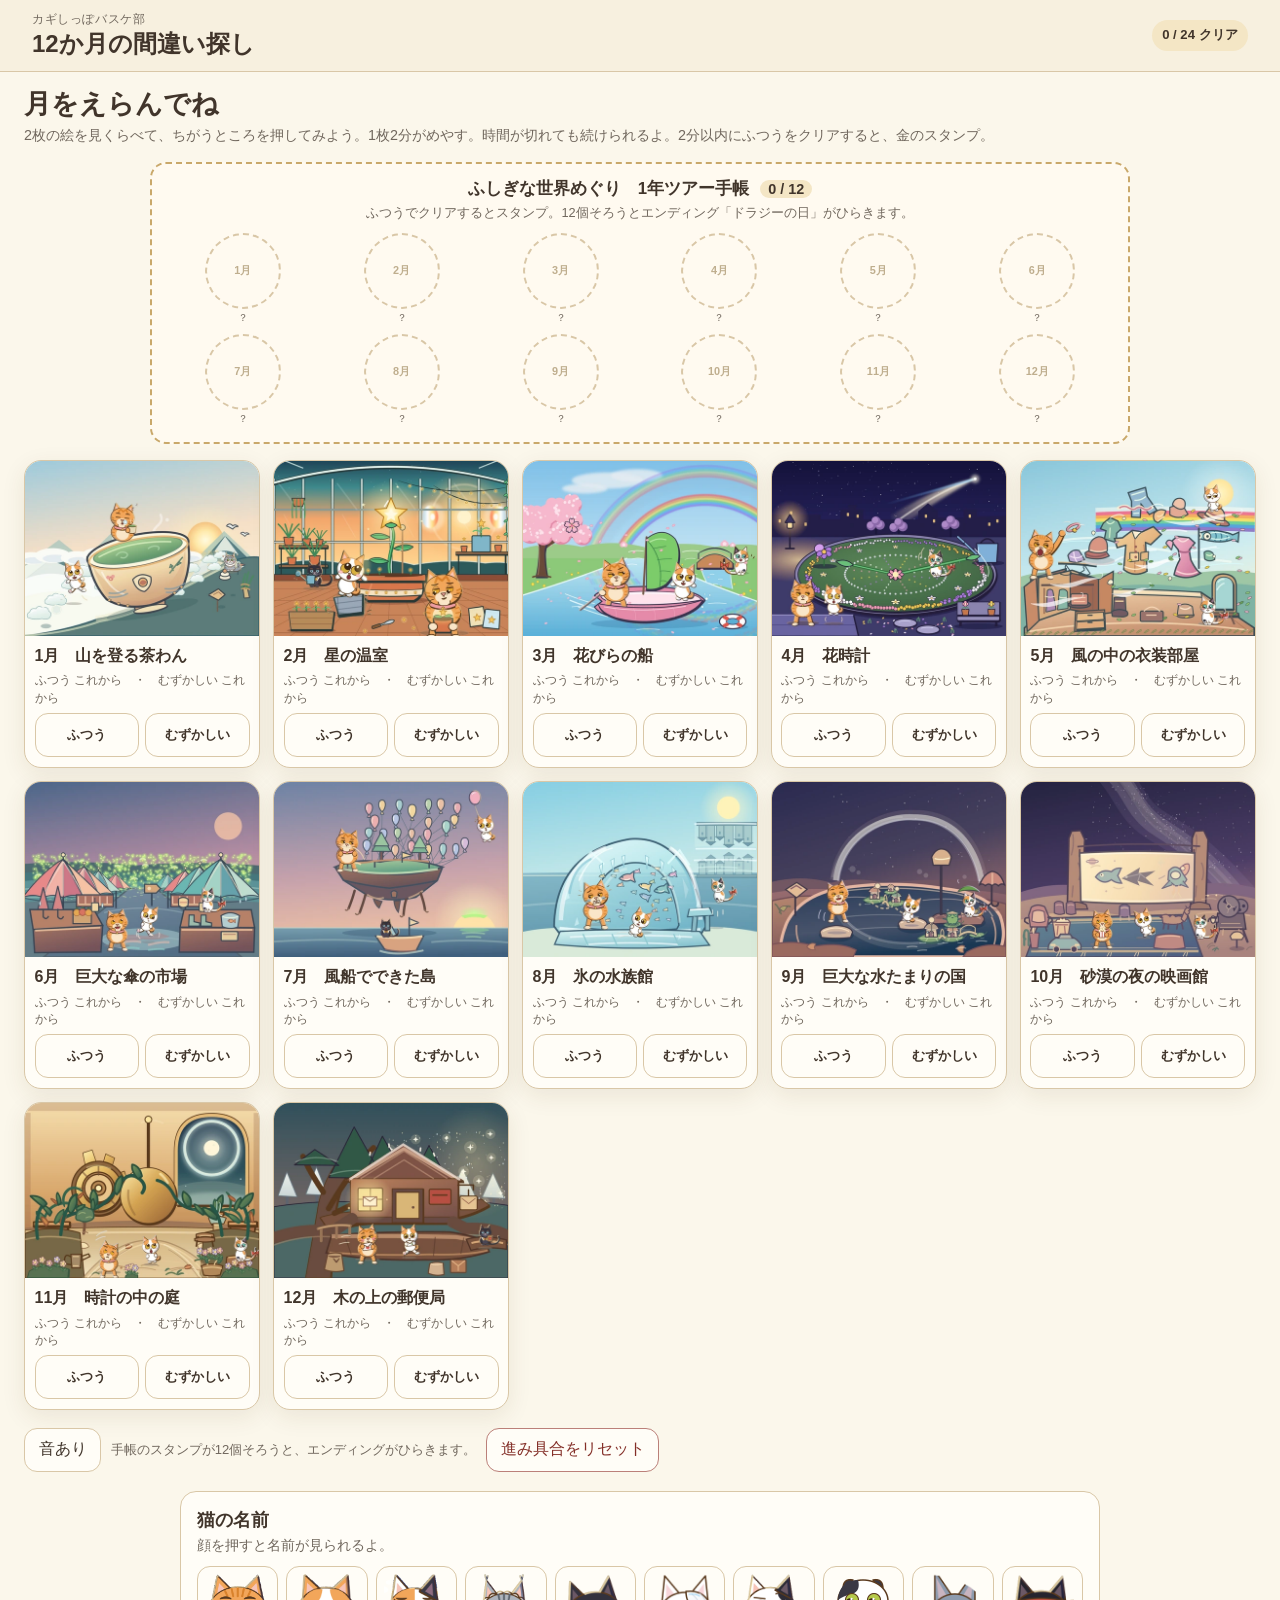
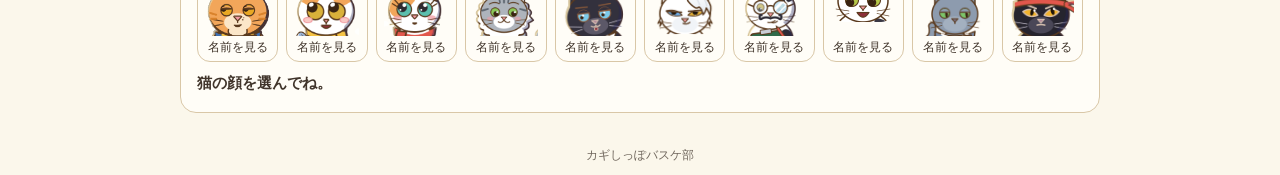
==== machigai/index.html @ 8760aa28 "間違い探し：スマホの形（2枚を上下いっぱい・2倍の虫めがね） Co-Authored-By: Claude Opus 5.5 <noreply@anthropic.com>" ====
<!doctype html>
<html lang="ja">
<head>
  <meta charset="utf-8">
  <meta name="viewport" content="width=device-width, initial-scale=1, viewport-fit=cover">
  <meta name="theme-color" content="#f7f0df">
  <title>カギしっぽバスケ部｜間違い探し</title>
  <link rel="stylesheet" href="style.css?v=202610311704">
</head>
<body>
  <div id="app" class="app-shell">
    <header class="site-header">
      <div>
        <p class="brand">カギしっぽバスケ部</p>
        <h1>12か月の間違い探し</h1>
      </div>
      <div id="overall-progress" class="overall-progress" aria-live="polite"></div>
    </header>
    <main id="main" tabindex="-1"></main>
    <footer class="site-footer">カギしっぽバスケ部</footer>
  </div>
  <div id="toast" class="toast" role="status" aria-live="polite"></div>
  <script src="data.js?v=202610311704"></script>
  <script src="gohoubi.js?v=202610311704"></script>
  <script src="corn.js?v=202610311704"></script>
  <script src="app.js?v=202610311704"></script>
  <script src="koukai.js?v=202610311704"></script>
</body>
</html>
---- machigai/style.css ----
:root {
  --paper: #fbf7eb;
  --cream: #fffdf7;
  --ink: #41352b;
  --muted: #70675d;
  --gold: #bd8b36;
  --gold-soft: #f4e6c5;
  --blue: #297c9f;
  --line: #d9c7a7;
  --good: #286c4d;
  --shadow: 0 7px 24px rgba(73, 51, 27, .09);
}
* { box-sizing: border-box; }
html { -webkit-text-size-adjust: 100%; }
/* 10/30 夜 BJ さんの iPad：絵の外のダブルタップで Safari のページごと拡大が起き、右がはみ出した → ダブルタップの拡大だけ止める（2本指の拡大は残る） */
html, body { touch-action: manipulation; }
/* 10/30 夜 BJ さんの iPad（横・Safari）：遊ぶ画面の右（時間・「次へ」・右の絵）が切れ、横のスクロールバーが出た。
   右はしのチップがはねる（scale）と少しはみ出し、iPad の Safari はそのぶん ページの幅を広げてしまう → 横には はみ出させない */
html { overflow-x: hidden; }
body { overflow-x: clip; max-width: 100%; }   /* body は hidden にすると 上の ボタンの 列（sticky）が 止まらなくなる */
main.play-view, .play-top, .play-dock, .picture-grid { max-width: 100%; overflow-x: clip; }
.play-top .count, .play-timer { transform-origin: center; }
body { margin: 0; background: var(--paper); color: var(--ink); font-family: -apple-system, BlinkMacSystemFont, "Hiragino Kaku Gothic ProN", "Yu Gothic", sans-serif; }
button, select { font: inherit; }
button { min-height: 44px; border: 1.5px solid var(--line); border-radius: 13px; color: var(--ink); background: var(--cream); padding: .55rem .85rem; cursor: pointer; touch-action: manipulation; }
button:hover { border-color: var(--gold); background: #fff9ec; }
button:active { transform: scale(.985); }
button:focus-visible, .picture-stage:focus-visible { outline: 3px solid var(--blue); outline-offset: 3px; }
button[disabled] { opacity: .48; cursor: default; }
.primary { color: #fff; background: #826022; border-color: #826022; font-weight: 700; }
.primary:hover { color: #fff; background: #694a16; }
.quiet { background: transparent; }
.danger { border-color: #bb8079; color: #842f28; }
.app-shell { min-height: 100dvh; display: flex; flex-direction: column; }
.site-header { padding: .7rem clamp(.8rem, 2.5vw, 2rem); display: flex; align-items: center; justify-content: space-between; gap: .5rem 1rem; border-bottom: 1px solid var(--line); background: #f7f0df; }
.site-header h1 { margin: .05rem 0; font-size: clamp(1.1rem, 2vw, 1.5rem); line-height: 1.25; }
.brand { margin: 0; color: var(--muted); font-size: .78rem; letter-spacing: .05em; }
.overall-progress { flex: 0 0 auto; font-size: .82rem; font-weight: 700; padding: .4rem .65rem; border-radius: 999px; background: var(--gold-soft); white-space: nowrap; }
main { flex: 1; width: 100%; max-width: 1600px; margin: 0 auto; padding: .8rem clamp(.7rem, 2vw, 1.5rem) 1.4rem; }
.site-footer { text-align: center; padding: .7rem; color: var(--muted); font-size: .75rem; }
.intro { display: flex; align-items: end; justify-content: space-between; flex-wrap: wrap; gap: .7rem; margin-bottom: .8rem; }
.intro h2, .play-heading h2 { margin: .1rem 0; font-size: clamp(1.15rem, 2.2vw, 1.7rem); }
.intro p { margin: .25rem 0; color: var(--muted); font-size: .9rem; }
.month-grid { display: grid; grid-template-columns: repeat(auto-fill, minmax(min(100%, 210px), 1fr)); gap: .8rem; }
.month-card { min-width: 0; border: 1px solid var(--line); border-radius: 17px; overflow: hidden; box-shadow: var(--shadow); background: var(--cream); }
.month-card img { display: block; width: 100%; aspect-ratio: 4 / 3; object-fit: cover; background: #eee8da; }
.month-card-body { padding: .6rem; }
.month-card h3 { margin: 0 0 .35rem; font-size: 1rem; }
.month-card .status { min-height: 2.2em; color: var(--muted); font-size: .77rem; line-height: 1.4; }
.month-card .actions { display: grid; grid-template-columns: 1fr 1fr; gap: .35rem; margin-top: .4rem; }
.month-card button { width: 100%; padding-inline: .25rem; font-size: .82rem; font-weight: 700; }
.month-card button.done { color: var(--good); border-color: #9ec7ad; background: #f0f8f2; }
.home-bottom { margin-top: 1.1rem; display: flex; gap: .6rem; flex-wrap: wrap; align-items: center; }
.home-bottom .explain { color: var(--muted); font-size: .82rem; }
.play-top { display: grid; grid-template-columns: minmax(0, 1fr) auto auto; align-items: center; gap: 2px 4px; margin-bottom: 2px; }
.play-heading { min-width: 0; }
.zoom-reset { min-height: 44px; padding: 2px 5px; border-radius: 7px; font-size: 12px; white-space: nowrap; }
.play-heading h2 { font-size: 1rem; line-height: 1.2; margin: 0; }
.play-heading .sub { font-size: .7rem; line-height: 1.2; color: var(--muted); }
.play-top .count { min-width: 4.8rem; text-align: center; background: var(--gold-soft); border-radius: 999px; padding: 4px 6px; font-size: .8rem; font-weight: 700; font-variant-numeric: tabular-nums; }
.play-dock { position: sticky; top: 0; z-index: 9; padding: 2px 0; margin: 0 0 2px; background: var(--paper); border-bottom: 1px solid var(--line); }
.play-toolbar { display: grid; grid-template-columns: repeat(6, minmax(0, 1fr)); gap: 2px; margin: 0 0 2px; }
.play-toolbar button { width: 100%; min-height: 44px; padding: 2px; border-radius: 7px; white-space: nowrap; font-size: clamp(.75rem, 1.3vw, .9rem); }
.play-toolbar button.active { color: #fff; background: var(--blue); border-color: var(--blue); }
.hint-line { min-height: 2.2rem; display: flex; align-items: center; padding: .3rem .65rem; color: #5c512f; background: #fff9e8; border: 1px solid #ecdab0; border-radius: 11px; font-size: .9rem; margin-bottom: .6rem; }
.play-dock .hint-line { height: 36px; min-height: 36px; line-height: 16px; padding: 1px 4px; border-radius: 5px; font-size: .75rem; margin-bottom: 0; }
.hint-line[hidden] { display: none; }
.picture-grid { display: grid; grid-template-columns: minmax(0, 1fr); gap: 2px; align-items: start; }
.picture-panel { min-width: 0; padding: 0; border: 0; border-radius: 0; background: transparent; }
.picture-panel h3 { height: 18px; line-height: 16px; padding: 1px 0; margin: 0; text-align: center; font-size: 12px; font-weight: 500; white-space: nowrap; }
.picture-stage { position: relative; display: block; width: 100%; aspect-ratio: 4 / 3; line-height: 0; border-radius: 0; overflow: hidden; cursor: crosshair; touch-action: pan-y; background: #f3ecdd; }
.picture-content { position: absolute; inset: 0; transform-origin: 0 0; }
.picture-stage img { width: 100%; height: 100%; object-fit: contain; display: block; user-select: none; -webkit-user-drag: none; }
.picture-loading, .picture-error { display: none; position: absolute; inset: 0; z-index: 3; align-items: center; justify-content: center; gap: .65rem; line-height: 1.5; padding: 1rem; text-align: center; color: var(--muted); background: #f3ecdd; }
.picture-stage.loading .picture-loading, .picture-stage.failed .picture-error { display: flex; }
.picture-stage.failed .picture-error { flex-direction: column; color: #842f28; }
.picture-stage.failed { cursor: default; }
.marker-layer { position: absolute; inset: 0; pointer-events: none; }
.marker { position: absolute; width: 36px; height: 36px; min-width: 36px; min-height: 36px; transform: translate(-50%, -50%); border: 4px solid #e94954; border-radius: 50%; box-shadow: 0 0 0 2px white, 0 0 7px #802334; background: rgba(255,255,255,.05); animation: marker-pop .22s ease-out; }
.marker.answer { border-color: #a78447; box-shadow: 0 0 0 2px white; animation: none; }
.marker.hint { width: 52px; height: 52px; border-color: #257fbe; box-shadow: 0 0 0 2px white, 0 0 12px #257fbe; animation: hint-pulse 1.4s ease-in-out infinite; }
.wrong-tap { position: absolute; width: 18px; height: 18px; border: 2px solid #7c9ab4; border-radius: 50%; transform: translate(-50%, -50%); animation: wrong-fade .5s ease-out forwards; pointer-events: none; }
.play-note { margin: .65rem .15rem 0; color: var(--muted); font-size: .82rem; }
.character-guide { margin: 1.2rem auto 0; padding: 1rem; max-width: 920px; border: 1px solid var(--line); border-radius: 16px; background: var(--cream); }
.character-guide h2 { margin: 0; font-size: 1.1rem; }
.character-guide p { margin: .3rem 0 .7rem; color: var(--muted); font-size: .86rem; }
.character-list { display: grid; grid-template-columns: repeat(auto-fill, minmax(76px, 1fr)); gap: .5rem; }
.character-list button { min-width: 0; padding: .35rem; display: flex; flex-direction: column; align-items: center; gap: .25rem; font-size: .72rem; }
.character-list img { display: block; width: min(100%, 64px); aspect-ratio: 1; object-fit: contain; }
.character-guide .character-result { min-height: 1.5em; margin: .7rem 0 0; color: var(--ink); font-size: .95rem; font-weight: 700; }
.clear-screen, .ending-screen, .station-screen { max-width: 920px; margin: .8rem auto; border: 1px solid var(--line); border-radius: 22px; background: var(--cream); box-shadow: var(--shadow); padding: clamp(1rem, 3vw, 2rem); text-align: center; }
.clear-screen h2, .ending-screen h2, .station-screen h2 { margin: .2rem 0 .6rem; font-size: clamp(1.4rem, 3vw, 2.1rem); }
.clear-screen p, .ending-screen p, .station-screen p { line-height: 1.6; }
.clear-art { display: flex; justify-content: center; align-items: end; gap: .7rem; margin: 1rem auto; max-width: 650px; }
.clear-art img { width: min(48%, 290px); max-height: 340px; object-fit: contain; }
.next-actions { display: flex; flex-wrap: wrap; justify-content: center; gap: .55rem; margin-top: 1rem; }
.ending-screen video { width: 100%; max-height: min(65dvh, 650px); background: #171923; border-radius: 12px; }
.video-error { min-height: 1.5em; margin: .35rem 0; color: #842f28; font-size: .9rem; }
.station-list { display: grid; grid-template-columns: repeat(auto-fit, minmax(min(100%, 230px), 1fr)); gap: .6rem; text-align: left; margin: 1.1rem 0; }
.station { border: 1px solid var(--line); background: #fff9ec; border-radius: 13px; padding: .8rem; }
.station small { color: var(--muted); }
.station h3 { margin: .15rem 0; }
.station-art { position: relative; width: min(100%, 900px); aspect-ratio: 4 / 3; margin: .8rem auto; overflow: hidden; background: #e9e4da; border-radius: 13px; }
.station-art img { position: absolute; inset: 0; width: 100%; height: 100%; object-fit: fill; user-select: none; -webkit-user-drag: none; }
.toast { position: fixed; left: 50%; bottom: max(14px, env(safe-area-inset-bottom)); transform: translate(-50%, 140%); max-width: min(90vw, 500px); padding: .6rem 1rem; border-radius: 999px; background: #2e513b; color: #fff; text-align: center; font-size: .9rem; pointer-events: none; opacity: 0; transition: transform .2s, opacity .2s; z-index: 20; }
.toast.show { transform: translate(-50%, 0); opacity: 1; }
.confirm-overlay { position: fixed; inset: 0; z-index: 50; display: grid; place-items: center; padding: 1rem; background: rgba(28, 25, 23, .58); }
.confirm-card { width: min(100%, 430px); padding: 1.2rem; border-radius: 17px; background: var(--cream); box-shadow: 0 15px 50px rgba(20, 14, 9, .26); }
.confirm-card h2 { margin: 0 0 .5rem; font-size: 1.25rem; }
.confirm-card p { margin: 0 0 1rem; line-height: 1.5; }
.confirm-actions { display: grid; grid-template-columns: 1fr 1fr; gap: .6rem; }
.confirm-actions button { width: 100%; min-height: 44px; }
.missing { border: 1px solid #d9b092; border-radius: 12px; padding: 1.2rem; background: #fff5ed; }
@keyframes marker-pop { from { transform: translate(-50%, -50%) scale(.2); opacity: .3; } to { transform: translate(-50%, -50%) scale(1); opacity: 1; } }
@keyframes hint-pulse { 50% { box-shadow: 0 0 0 6px rgba(37,127,190,.22), 0 0 12px #257fbe; } }
@keyframes wrong-fade { to { opacity: 0; transform: translate(-50%, -50%) scale(2.1); } }
/* The play view gives each picture almost half the landscape viewport.
   Equal single-line headings keep both image edges exactly aligned. */
main.play-view { max-width: none; padding: 2px 2px 12px; }
.playing .site-header { padding: 3px 6px; gap: 4px; }
.playing .site-header .brand { display: none; }
.playing .site-header h1 { margin: 0; font-size: 14px; line-height: 18px; }
.playing .overall-progress { font-size: 11px; padding: 2px 5px; }
@media (min-width: 700px) and (orientation: landscape) {
  .picture-grid { grid-template-columns: repeat(2, minmax(0, 1fr)); }
  .play-heading { display: flex; align-items: baseline; gap: 6px; }
  .play-heading h2 { font-size: 15px; line-height: 18px; }
  .play-top .count { padding-block: 3px; }
  .play-dock .hint-line { height: 24px; min-height: 24px; }
}
@media (max-width: 680px) {
  .site-header { align-items: flex-start; }
  .overall-progress { margin-top: .08rem; font-size: .72rem; }
  .play-toolbar { grid-template-columns: repeat(3, minmax(0,1fr)); }
  .play-toolbar button { font-size: .75rem; padding-inline: .15rem; }
}
@media (prefers-reduced-motion: reduce) {
  *, *::before, *::after { animation-duration: .01ms !important; transition-duration: .01ms !important; }
}

/* 632: the full comparison pair fits before any optional notes/face guide. */
.picture-grid { margin-inline: auto; }
.play-top, .play-dock { flex-shrink: 0; }
@media (orientation: portrait), (max-width: 699px) {
  .picture-grid { width: min(100%, calc((100dvh - 240px) / 1.5)); }
}

/* おまけの一場面（10/29 間違い探し部門） */
.bonus-note { margin: .8rem 0 0; color: var(--muted); font-size: .85rem; text-align: center; }
.bonus-art { display: block; width: 100%; max-width: 960px; height: auto; margin: .8rem auto 0; border-radius: 12px; }

/* さわって気持ちいい（10/29 間違い探し部門）：見つけた丸だけがはね、光の輪が広がる。数のチップもはねる */
.marker { animation: none; }
.marker.new { animation: marker-pop .34s cubic-bezier(.3, 1.6, .5, 1); }
.marker.new::after { content: ''; position: absolute; inset: -4px; border-radius: 50%; border: 3px solid #ffd36a; animation: found-burst .6s ease-out forwards; pointer-events: none; }
.play-top .count.bump { animation: count-bump .4s cubic-bezier(.3, 1.6, .5, 1); }
.picture-stage.zoomed { touch-action: none; cursor: grab; }
@keyframes found-burst { from { transform: scale(.9); opacity: 1; } to { transform: scale(2.2); opacity: 0; } }
@keyframes count-bump { 40% { transform: scale(1.18); background: #ffd36a; } }

/* 見つけたしるしは、ドラのピンクの肉球（10/29 総合窓口・覚え書き dora-pink-paw：ハートでなく肉球） */
.marker:not(.answer):not(.hint) { border-color: #ef7f97; box-shadow: 0 0 0 2px white, 0 0 7px rgba(150, 50, 80, .55); }
.marker:not(.answer):not(.hint)::before { content: ''; position: absolute; right: -14px; bottom: -14px; width: 26px; height: 27px; background: url("data:image/svg+xml,%3Csvg xmlns='http://www.w3.org/2000/svg' viewBox='-23 -32 46 48'%3E%3Cg fill='%23F29CA3' stroke='white' stroke-width='3' paint-order='stroke'%3E%3Cpath d='M-14 4 Q-16 -8 0 -8 Q16 -8 14 4 Q12 14 0 13 Q-12 14 -14 4 Z'/%3E%3Cellipse cx='-15' cy='-17' rx='5' ry='6.5' transform='rotate(-20 -15 -17)'/%3E%3Cellipse cx='-5' cy='-23' rx='5' ry='6.5' transform='rotate(-6 -5 -23)'/%3E%3Cellipse cx='6' cy='-23' rx='5' ry='6.5' transform='rotate(6 6 -23)'/%3E%3Cellipse cx='16' cy='-16' rx='5' ry='6.5' transform='rotate(20 16 -16)'/%3E%3C/g%3E%3C/svg%3E") center / contain no-repeat; transform: rotate(-12deg); }
.marker.new::before { animation: paw-stamp .38s .12s cubic-bezier(.3, 1.5, .5, 1) backwards; }
@keyframes paw-stamp { from { transform: rotate(-30deg) scale(2.2); opacity: 0; } to { transform: rotate(-12deg) scale(1); opacity: 1; } }

/* 1年ツアー手帳（10/29 間違い探し部門） */
.passport { margin: 0 auto 1rem; padding: .8rem .9rem 1rem; max-width: 980px; border: 2px dashed #c9a86a; border-radius: 16px; background: #fffaf0; text-align: center; }
.passport h2 { margin: 0; font-size: 1.05rem; }
.passport h2 b { margin-left: .4rem; padding: .05rem .5rem; border-radius: 999px; background: var(--gold-soft); font-size: .9rem; }
.passport p { margin: .3rem 0 .7rem; color: var(--muted); font-size: .8rem; }
.passport-grid { display: grid; grid-template-columns: repeat(6, minmax(0, 1fr)); gap: .55rem .4rem; }
.passport-slot { min-width: 0; display: flex; flex-direction: column; align-items: center; gap: .2rem; }
.passport-slot small { max-width: 100%; overflow: hidden; text-overflow: ellipsis; white-space: nowrap; color: var(--muted); font-size: .64rem; }
.stamp { position: relative; width: min(100%, 76px); aspect-ratio: 1; border-radius: 50%; overflow: hidden; border: 3px solid #c8434f; box-shadow: inset 0 0 0 3px #fffaf0, inset 0 0 0 5px rgba(200, 67, 79, .7); transform: rotate(var(--tilt, 0deg)); }
.stamp img { width: 100%; height: 100%; object-fit: cover; filter: saturate(.85) contrast(1.05); opacity: .92; }
.stamp span { position: absolute; left: 0; right: 0; bottom: 8%; color: #fff; font-size: .68rem; font-weight: 800; text-shadow: 0 0 3px #8a2430, 0 0 3px #8a2430; }
.stamp.empty { border: 2px dashed #d9c7a7; box-shadow: none; display: grid; place-items: center; }
.stamp.empty span { position: static; color: #bfae8e; text-shadow: none; }
.stamp.fresh { animation: stamp-press .55s .35s cubic-bezier(.2, 1.4, .4, 1) backwards; }
.clear-screen .passport { margin-top: .6rem; }
@keyframes stamp-press { 0% { transform: rotate(calc(var(--tilt) - 25deg)) scale(2.6); opacity: 0; } 60% { transform: rotate(var(--tilt)) scale(.92); opacity: 1; } 100% { transform: rotate(var(--tilt)) scale(1); } }
@media (max-width: 520px) { .passport-grid { grid-template-columns: repeat(4, minmax(0, 1fr)); } }

/* 1問クリアでキャラが動く（絵はとどきしだい data の celebrate に入れる） */
.picture-stage img.celebrate { position: absolute; width: auto; height: auto; object-fit: contain; pointer-events: none; transform-origin: 50% 100%; z-index: 2; }
.celebrate.motion-hop { animation: cel-hop .5s ease-out 3 alternate; }
.celebrate.motion-proud { animation: cel-proud 2.2s ease-in-out; }
.celebrate.motion-yawn { animation: cel-yawn 2.2s ease-in-out; }
@keyframes cel-hop { to { transform: translateY(-12%); } }
@keyframes cel-proud { 30%, 75% { transform: scale(1.08, 1.1) rotate(-2deg); } }
@keyframes cel-yawn { 25% { transform: scaleY(.96); } 45%, 80% { transform: scale(1.03, 1.06); } }

/* ごほうび：キャラなし背景（箱の所だけ）。キャラはその上で動く（10/29 仕事646） */
.picture-stage img.celebrate-bg { position: absolute; width: auto; height: auto; pointer-events: none; z-index: 2; }
.picture-stage img.celebrate { z-index: 3; }
.marker-layer { z-index: 4; }
.stamp.art { border: 0; box-shadow: none; overflow: visible; }
.stamp.art img { filter: none; opacity: .9; mix-blend-mode: multiply; }
.passport h2 b { white-space: nowrap; }

/* ごほうびを9点へ（10/29 総合窓口）：光・星・大きな動き・スタンプの着地 */
.picture-content { container-type: inline-size; }
.celebrate-glow { position: absolute; aspect-ratio: 1; transform: translate(-50%, -50%) scale(.3); border-radius: 50%; pointer-events: none; z-index: 1;
  background: radial-gradient(circle, rgba(255, 244, 176, .95) 0%, rgba(255, 214, 102, .7) 35%, rgba(255, 214, 102, 0) 70%);
  animation: cel-glow 2.7s ease-out forwards; }
@keyframes cel-glow { 0% { opacity: 0; transform: translate(-50%, -50%) scale(.3); } 18% { opacity: 1; transform: translate(-50%, -50%) scale(1.1); }
  45% { opacity: .85; transform: translate(-50%, -50%) scale(.95); } 70% { opacity: .9; transform: translate(-50%, -50%) scale(1.05); } 100% { opacity: 0; transform: translate(-50%, -50%) scale(1.2); } }
.celebrate-spark { position: absolute; z-index: 4; pointer-events: none; color: #ffc93c; font-size: clamp(10px, 2.6cqw, 22px); line-height: 1;
  text-shadow: 0 0 2px #fff, 0 0 6px #ffb300; transform: translate(-50%, -50%); opacity: 0; animation: cel-spark .9s ease-out forwards; }
@keyframes cel-spark { 0% { opacity: 0; transform: translate(-50%, -50%) scale(.4); } 20% { opacity: 1; }
  100% { opacity: 0; transform: translate(calc(-50% + var(--dx)), calc(-50% + var(--dy))) scale(1.1) rotate(160deg); } }
.celebrate.motion-hop { animation: cel-hop .62s cubic-bezier(.3, 0, .4, 1) 3; }
@keyframes cel-hop { 0%, 100% { transform: scale(1.08, .9); } 12% { transform: scale(.94, 1.08); } 45% { transform: translateY(-30%) scale(.97, 1.04); } 80% { transform: translateY(0) scale(1.1, .88); } }
@keyframes cel-proud { 0%, 100% { transform: none; } 20%, 75% { transform: scale(1.18, 1.22) rotate(-3deg); } 45% { transform: scale(1.22, 1.26) rotate(2deg); } }
@keyframes cel-yawn { 0%, 100% { transform: none; } 22% { transform: scale(1.06, .92); } 45%, 80% { transform: scale(1.1, 1.16); } }
.stamp.fresh::after { content: ''; position: absolute; inset: -6px; border-radius: 50%; border: 3px solid rgba(200, 67, 79, .55); opacity: 0; pointer-events: none; animation: stamp-ink .5s .66s ease-out; }
@keyframes stamp-ink { 0% { opacity: 1; transform: scale(.8); } 100% { opacity: 0; transform: scale(1.5); } }
.clear-screen .passport { animation: passport-thud .25s .66s ease-out; }
@keyframes passport-thud { 30% { transform: translateY(3px); } 60% { transform: translateY(-1px); } }
.celebrate-spot { position: absolute; inset: 0; pointer-events: none; z-index: 1; opacity: 0; animation: cel-spot 2.75s ease-out forwards; }
@keyframes cel-spot { 12%, 78% { opacity: 1; } 100% { opacity: 0; } }
.celebrate-glow { z-index: 1; mix-blend-mode: screen; }
.picture-stage.celebrating .marker-layer { opacity: .2; transition: opacity .3s .15s; }
.celebrate-spark { font-size: clamp(13px, 3.8cqw, 28px); }

/* 12個そろった1回だけのお祝い（10/29） */
.passport.grand { position: relative; overflow: hidden; perspective: 900px; animation: tour-gold 1s 2.5s ease-out forwards; }
@keyframes tour-gold { to { border: 2px solid #e0a82e; box-shadow: 0 0 0 4px #fff3c4, 0 0 24px rgba(224, 168, 46, .55); } }
.passport-cover { position: absolute; inset: 0; z-index: 5; display: grid; place-content: center; gap: .3rem; border-radius: 14px; background: linear-gradient(135deg, #7a3b2e, #a4553f); color: #fff3d6; transform-origin: 0 50%; backface-visibility: hidden; animation: cover-open .7s .15s cubic-bezier(.5, 0, .3, 1) forwards; pointer-events: none; }
.passport-cover b { font-size: 1.4rem; letter-spacing: .1em; } .passport-cover small { font-size: .8rem; opacity: .85; }
@keyframes cover-open { to { transform: rotateY(-178deg); visibility: hidden; } }
.passport.grand .stamp.fresh { animation-delay: .85s; }
.passport.grand .stamp.fresh::after { animation-delay: 1.16s; }
.passport.grand .passport-slot { position: relative; animation: slot-shine .45s calc(1.3s + var(--i) * .1s) ease-out; }
.passport.grand .passport-slot::before { content: ''; position: absolute; top: -6%; left: 50%; width: min(100%, 92px); aspect-ratio: 1; transform: translateX(-50%); border-radius: 50%; z-index: -1; opacity: 0;
  background: radial-gradient(circle, rgba(255, 220, 110, .9), rgba(255, 220, 110, 0) 68%); animation: slot-halo .6s calc(1.3s + var(--i) * .1s) ease-out forwards; }
.passport.grand .passport-grid { position: relative; z-index: 0; }
@keyframes slot-shine { 50% { transform: scale(1.14); } }
@keyframes slot-halo { 0% { opacity: 0; } 40% { opacity: 1; } 100% { opacity: .55; } }
.tour-banner { display: flex; align-items: flex-end; justify-content: center; gap: .4rem; margin-top: .8rem; opacity: 0; transform: translateY(-30px) scale(.6); animation: banner-drop .6s 2.5s cubic-bezier(.2, 1.5, .4, 1) forwards; }
.tour-banner strong { padding: .45rem 1.1rem; border-radius: 10px; background: linear-gradient(#ffd75e, #e9a923); color: #5b3108; font-size: 1.25rem; letter-spacing: .06em; box-shadow: 0 3px 0 #b97b12; white-space: nowrap; }
@keyframes banner-drop { to { opacity: 1; transform: none; } }
.tour-pop { width: 78px; height: 78px; object-fit: contain; transform: translateY(40px) scale(.3); opacity: 0; animation: pop-up .55s 2.8s cubic-bezier(.2, 1.6, .4, 1) forwards; }
.tour-pop-1 { animation-delay: 2.95s; }
@keyframes pop-up { to { transform: none; opacity: 1; } }
.tour-confetti { position: absolute; inset: 0; z-index: 4; pointer-events: none; }
.tour-confetti i { position: absolute; top: -12px; width: 7px; height: 11px; border-radius: 2px; opacity: 0; transform: translateX(var(--x)) rotate(var(--r)); animation: confetti-fall 1.9s calc(2.55s + var(--d)) ease-in forwards; }
@keyframes confetti-fall { 0% { opacity: 1; transform: translate(0, 0) rotate(var(--r)); } 100% { opacity: .9; transform: translate(var(--x), 105vh) rotate(calc(var(--r) + 540deg)); } }
.next-actions .tour-go { animation: go-pulse 1.2s 3.4s ease-in-out 3; }
@keyframes go-pulse { 50% { transform: scale(1.07); box-shadow: 0 0 0 6px rgba(233, 169, 35, .35); } }
@media (prefers-reduced-motion: reduce) { .passport-cover { display: none; } .passport.grand *, .passport.grand, .tour-banner, .tour-pop { animation-duration: .01s !important; animation-delay: 0s !important; } }
@media (max-width: 520px) { .tour-pop { width: 58px; height: 58px; } .tour-banner { gap: .2rem; } .tour-banner strong { font-size: 1.02rem; padding: .4rem .7rem; } }

/* ゆるい制限時間（10/29）：バーがへっていく・残り30秒でオレンジにゆれる・切れたら「のんびり」で続ける */
.play-top { grid-template-columns: minmax(0, 1fr) auto auto auto; }
.play-timer { position: relative; min-width: 4.4rem; overflow: hidden; border-radius: 999px; background: #e8edf3; padding: 4px 8px; font-size: .8rem; font-weight: 700; text-align: center; font-variant-numeric: tabular-nums; }
.play-timer i { position: absolute; inset: 0 auto 0 0; width: calc(var(--p, 1) * 100%); background: #bfe3c6; transition: width .2s linear, background .3s; }
.play-timer span { position: relative; }
.play-timer.hurry i { background: #ffc98a; }
.play-timer.hurry { animation: timer-hurry 1s ease-in-out infinite; }
.play-timer.over { background: #f1ece2; color: #8a7a62; }
@keyframes timer-hurry { 50% { transform: scale(1.07); } }
.stamp.art.gold { filter: drop-shadow(0 0 3px #f2c14e) drop-shadow(0 0 6px rgba(242, 193, 78, .8)); }
.stamp.art.gold::before { content: '★'; position: absolute; right: -4px; top: -6px; z-index: 2; color: #e0a91a; font-size: .95rem; text-shadow: 0 0 2px #fff; }
.gold-line { color: #b8860b; font-weight: 800; font-size: 1.1rem; animation: count-bump .5s cubic-bezier(.3, 1.6, .5, 1); }
@media (prefers-reduced-motion: reduce) { .play-timer.hurry { animation: none; } }

/* 10/30 はじめての目：手帳の月と題が切れて読めない → 2行まで折り返す */
.passport-slot small { white-space: normal; display: -webkit-box; -webkit-line-clamp: 2; -webkit-box-orient: vertical; line-height: 1.25; text-align: center; text-overflow: clip; }

/* 10/31 かくれトウモロコシ（仕事661）：見つけた1本は金の丸・12本でドラのとっておきの1枚 */
.marker.corn { width: 30px; height: 30px; min-width: 30px; min-height: 30px; border-color: #f2b21b; box-shadow: 0 0 0 2px white, 0 0 10px #f2b21b; }
.corn-line { margin: .4rem 0 .8rem; text-align: center; color: #6b4a1f; }
.corn-line button { margin-left: .3rem; }
.corn-reward { position: fixed; inset: 0; z-index: 30; display: grid; place-items: center; padding: 16px; background: rgba(40, 28, 10, .55); animation: corn-in .3s ease-out; }
.corn-reward-card { width: min(92vw, 520px); max-height: 92vh; overflow: auto; padding: 1rem 1rem 1.2rem; border-radius: 18px; background: #fffaf0; border: 4px solid #f2b21b; text-align: center; box-shadow: 0 10px 30px rgba(0,0,0,.3); }
.corn-reward-card p { margin: 0; color: #a06a00; font-weight: bold; }
.corn-reward-card h2 { margin: .2rem 0 .4rem; }
.corn-reward-card img { width: 100%; height: auto; display: block; margin: 0 auto .8rem; animation: corn-pop .5s cubic-bezier(.3, 1.6, .5, 1); }
@keyframes corn-in { from { opacity: 0; } to { opacity: 1; } }
@keyframes corn-pop { from { transform: scale(.6); } to { transform: scale(1); } }

/* 10/31 エンディングの下：カレンダーを買う場所のボタン1つ */
.buy-line { margin: .8rem 0; text-align: center; }
.buy-link { display: inline-block; padding: .6rem 1.2rem; border-radius: 999px; background: #e94954; color: #fff; font-weight: bold; text-decoration: none; }
.buy-link.soon { background: #d9cfba; color: #6b5a3a; font-weight: normal; }

/* スマホ（10/31 BJ さんの iPhone SE「ちっちゃすぎて、マジで無理」→ 案 D を選んだ）：
   2枚を上下いっぱい・操作は下の1列・「終了」は上の列・🔍で2倍＋小さな地図。iPad 以上はいままでどおり */
.phone-only { display: none; }
.mini { position: absolute; right: 4px; bottom: 4px; z-index: 5; display: none; width: 84px; height: 63px; border: 2px solid #fff; border-radius: 4px; background-size: 100% 100%; box-shadow: 0 1px 4px rgba(0, 0, 0, .5); pointer-events: none; }
.mini b { position: absolute; border: 2px solid #e8452f; }
.picture-stage.zoomed .mini { display: block; }
@keyframes tag-fade { to { opacity: 0; } }
@media (max-width: 699px), (max-height: 500px) {
  .wide-only { display: none !important; }
  .phone-only { display: block; }
  body.playing .site-header, body.playing .site-footer { display: none; }
  body.playing main.play-view { display: flex; flex-direction: column; height: var(--vh, 100dvh); padding: 0 env(safe-area-inset-right) env(safe-area-inset-bottom) env(safe-area-inset-left); overflow: hidden; }
  body.playing .play-note, body.playing .character-guide, body.playing .zoom-reset, body.playing .play-heading .sub { display: none; }
  body.playing .play-top { display: flex; flex: none; align-items: center; gap: 4px; height: 46px; margin: 0; padding: 1px 4px; }
  .play-quit { flex: none; width: 60px; min-height: 44px; padding: 0; font-size: .8rem; border-radius: 10px; }
  body.playing .play-heading { flex: 1 1 0; min-width: 0; }
  body.playing .play-heading h2 { margin: 0; overflow: hidden; font-size: .82rem; line-height: 1.2; text-overflow: ellipsis; white-space: nowrap; }
  body.playing .play-top .count { flex: none; min-width: 0; padding: 3px 7px; font-size: .74rem; }
  body.playing .play-dock { order: 3; position: static; flex: none; margin: 0; padding: 1px 2px; border: 0; }
  body.playing .play-toolbar { grid-template-columns: repeat(5, minmax(0, 1fr)); gap: 3px; margin: 0; }
  body.playing .play-toolbar button { min-height: 44px; padding: 0 1px; border-radius: 10px; font-size: .76rem; }
  .level-swap { font-size: .68rem !important; line-height: 1.15; }
  .level-swap small { display: block; color: var(--muted); font-size: .58rem; }
  body.playing .play-dock .hint-line { position: fixed; z-index: 9; left: 6px; bottom: calc(50px + env(safe-area-inset-bottom)); display: block; width: auto; max-width: calc(100vw - 104px); height: auto; min-height: 0; margin: 0; padding: 4px 11px; border: 0; border-radius: 13px; color: #fff; background: rgba(65, 53, 43, .88); font-size: .74rem; line-height: 1.35; opacity: 0; transition: opacity .25s; pointer-events: none; }
  body.playing .play-dock .hint-line.show { opacity: 1; }
  body.playing .picture-grid { flex: none; width: min(100%, calc((100dvh - 94px) * 2 / 3)); margin: 0 auto; gap: 2px; }
  body.playing .picture-panel { position: relative; min-width: 0; }
  body.playing .picture-panel h3 { position: absolute; z-index: 4; left: 4px; top: 4px; margin: 0; padding: 1px 7px; border-radius: 8px; color: #fff; background: rgba(65, 53, 43, .72); font-size: .66rem; line-height: 1.5; pointer-events: none; animation: tag-fade .6s 4s forwards; }
  /* はじめの画面：手帳は2列に小さく、月の絵が1画面目に見えるように */
  .intro { margin-bottom: .35rem; }
  .intro h2 { margin: 0; }
  .intro p { margin: .1rem 0; font-size: .82rem; }
  .home-passport .passport, .clear-screen .passport:not(.grand) { margin-bottom: .5rem; padding: .4rem .5rem .5rem; }
  .home-passport .passport h2, .clear-screen .passport:not(.grand) h2 { font-size: .86rem; }
  .home-passport .passport p, .clear-screen .passport:not(.grand) p { display: none; }
  .home-passport .passport-grid, .clear-screen .passport:not(.grand) .passport-grid { grid-template-columns: repeat(6, minmax(0, 1fr)); gap: .2rem; margin-top: .3rem; }
  .home-passport .passport-slot small, .clear-screen .passport:not(.grand) .passport-slot small { display: none; }
  .home-passport .stamp, .clear-screen .passport:not(.grand) .stamp { width: min(100%, 44px); }
  .home-passport .stamp span { font-size: .56rem; }
  /* クリアの画面：次へのボタンを、猫の絵より先に */
  .clear-screen { display: flex; flex-direction: column; margin: .3rem auto; padding-block: .6rem; }
  .clear-screen h2 { font-size: 1.15rem; }
  .clear-screen .next-actions { order: 1; margin-top: .3rem; }
  .clear-art { order: 2; }
  .month-grid { grid-template-columns: repeat(2, minmax(0, 1fr)); gap: .45rem; }
  .month-card .status { display: none; }
  .month-card-body { padding: .35rem; }
  .month-card h3 { margin-bottom: .1rem; font-size: .84rem; }
  .month-card .actions { margin-top: .2rem; gap: .25rem; }
}
@media (max-height: 500px) and (orientation: landscape) {
  body.playing .picture-grid { grid-template-columns: repeat(2, minmax(0, 1fr)); width: min(100%, calc((100dvh - 92px) * 8 / 3 + 2px)); }
}
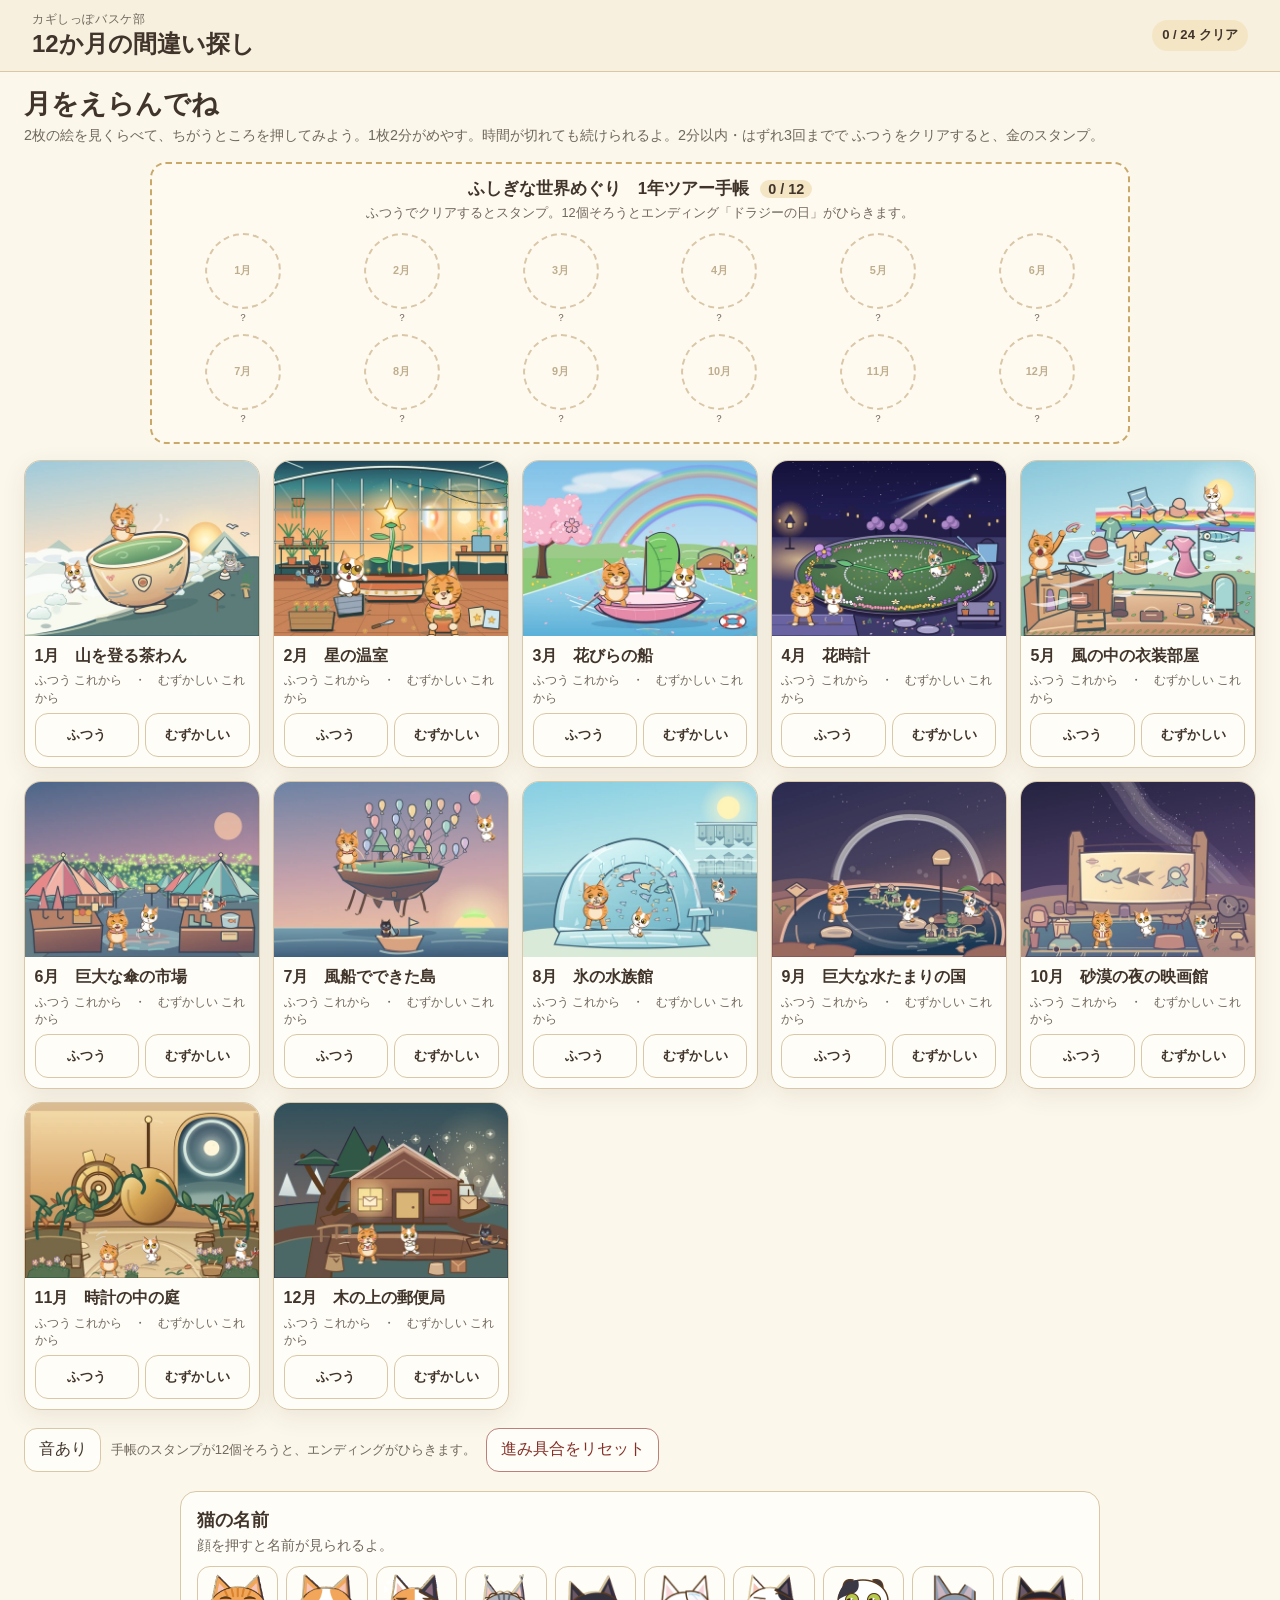
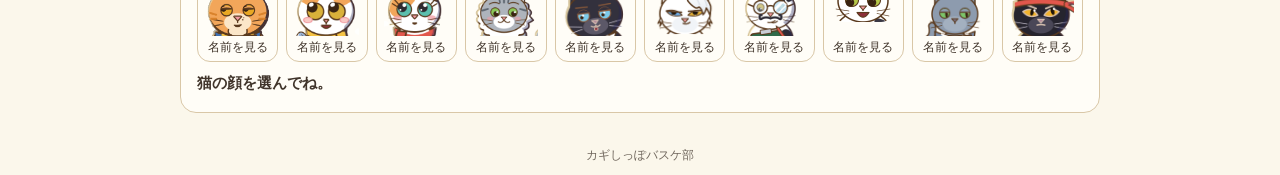
==== commit 6119f85b: "間違い探し：スマホは2倍で始める・はずれの休けい・ひと目で全部の札 Co-Authored-By: Claude Opus 5.5 <noreply@anthropic.com>" ====
--- a/machigai/index.html
+++ b/machigai/index.html
@@ -5,7 +5,7 @@
   <meta name="viewport" content="width=device-width, initial-scale=1, viewport-fit=cover">
   <meta name="theme-color" content="#f7f0df">
   <title>カギしっぽバスケ部｜間違い探し</title>
-  <link rel="stylesheet" href="style.css?v=202610311704">
+  <link rel="stylesheet" href="style.css?v=202610311853">
 </head>
 <body>
   <div id="app" class="app-shell">
@@ -20,10 +20,10 @@
     <footer class="site-footer">カギしっぽバスケ部</footer>
   </div>
   <div id="toast" class="toast" role="status" aria-live="polite"></div>
-  <script src="data.js?v=202610311704"></script>
-  <script src="gohoubi.js?v=202610311704"></script>
-  <script src="corn.js?v=202610311704"></script>
-  <script src="app.js?v=202610311704"></script>
-  <script src="koukai.js?v=202610311704"></script>
+  <script src="data.js?v=202610311853"></script>
+  <script src="gohoubi.js?v=202610311853"></script>
+  <script src="corn.js?v=202610311853"></script>
+  <script src="app.js?v=202610311853"></script>
+  <script src="koukai.js?v=202610311853"></script>
 </body>
 </html>
--- a/machigai/style.css
+++ b/machigai/style.css
@@ -289,8 +289,15 @@
 /* スマホ（10/31 BJ さんの iPhone SE「ちっちゃすぎて、マジで無理」→ 案 D を選んだ）：
    2枚を上下いっぱい・操作は下の1列・「終了」は上の列・🔍で2倍＋小さな地図。iPad 以上はいままでどおり */
 .phone-only { display: none; }
-.mini { position: absolute; right: 4px; bottom: 4px; z-index: 5; display: none; width: 84px; height: 63px; border: 2px solid #fff; border-radius: 4px; background-size: 100% 100%; box-shadow: 0 1px 4px rgba(0, 0, 0, .5); pointer-events: none; }
-.mini b { position: absolute; border: 2px solid #e8452f; }
+.mini { position: absolute; right: 4px; bottom: 4px; z-index: 5; display: none; width: 84px; height: 63px; border: 2px solid #fff; border-radius: 4px; background-size: 100% 100%; box-shadow: 0 1px 4px rgba(0, 0, 0, .5); cursor: pointer; touch-action: none; }
+.mini b { position: absolute; border: 2px solid #e8452f; pointer-events: none; }
+.mini canvas { position: absolute; inset: 0; width: 100%; height: 100%; pointer-events: none; }
+/* 10/31 3回つづけてはずれたら2秒休けい・はずさず全部の札 */
+.picture-grid.resting .picture-stage { filter: grayscale(.7) brightness(.82); transition: filter .15s; }
+.perfect-line { display: inline-block; margin: .1rem auto; padding: .15rem .9rem; color: #fff; background: #e94954; border-radius: 8px; font-weight: 800; font-size: 1.1rem; transform: rotate(-2deg); animation: count-bump .5s cubic-bezier(.3, 1.6, .5, 1); }
+.late-line { color: var(--muted); font-size: .85rem; margin: .1rem 0; }
+.picture-content.gliding { transition: transform .7s ease-in-out; }
+@media (prefers-reduced-motion: reduce) { .picture-content.gliding { transition: none; } }
 .picture-stage.zoomed .mini { display: block; }
 @keyframes tag-fade { to { opacity: 0; } }
 @media (max-width: 699px), (max-height: 500px) {
@@ -309,11 +316,11 @@
   body.playing .play-toolbar button { min-height: 44px; padding: 0 1px; border-radius: 10px; font-size: .76rem; }
   .level-swap { font-size: .68rem !important; line-height: 1.15; }
   .level-swap small { display: block; color: var(--muted); font-size: .58rem; }
-  body.playing .play-dock .hint-line { position: fixed; z-index: 9; left: 6px; bottom: calc(50px + env(safe-area-inset-bottom)); display: block; width: auto; max-width: calc(100vw - 104px); height: auto; min-height: 0; margin: 0; padding: 4px 11px; border: 0; border-radius: 13px; color: #fff; background: rgba(65, 53, 43, .88); font-size: .74rem; line-height: 1.35; opacity: 0; transition: opacity .25s; pointer-events: none; }
+  body.playing .play-dock .hint-line { position: fixed; z-index: 9; top: 1px; left: 68px; display: flex; align-items: center; width: 160px; height: 44px; min-height: 0; margin: 0; padding: 0 2px; overflow: hidden; border: 0; border-radius: 0; color: var(--ink); background: var(--paper); font-size: .68rem; font-weight: 700; line-height: 1.25; opacity: 0; transition: opacity .2s; pointer-events: none; }
   body.playing .play-dock .hint-line.show { opacity: 1; }
   body.playing .picture-grid { flex: none; width: min(100%, calc((100dvh - 94px) * 2 / 3)); margin: 0 auto; gap: 2px; }
   body.playing .picture-panel { position: relative; min-width: 0; }
-  body.playing .picture-panel h3 { position: absolute; z-index: 4; left: 4px; top: 4px; margin: 0; padding: 1px 7px; border-radius: 8px; color: #fff; background: rgba(65, 53, 43, .72); font-size: .66rem; line-height: 1.5; pointer-events: none; animation: tag-fade .6s 4s forwards; }
+  body.playing .picture-panel h3 { position: absolute; z-index: 4; left: 4px; top: 4px; margin: 0; padding: 1px 7px; border-radius: 8px; color: #fff; background: rgba(65, 53, 43, .72); font-size: .66rem; line-height: 1.5; pointer-events: none; animation: tag-fade .4s 1.5s forwards; }
   /* はじめの画面：手帳は2列に小さく、月の絵が1画面目に見えるように */
   .intro { margin-bottom: .35rem; }
   .intro h2 { margin: 0; }
@@ -339,3 +346,11 @@
 @media (max-height: 500px) and (orientation: landscape) {
   body.playing .picture-grid { grid-template-columns: repeat(2, minmax(0, 1fr)); width: min(100%, calc((100dvh - 92px) * 8 / 3 + 2px)); }
 }
+/* 10/31 スマホの縦は、寄ったとき絵を左右の余白まで広げる（上下だけ切る） */
+@media (max-width: 699px) and (orientation: portrait) {
+  body.playing .picture-grid { overflow: visible; }
+  body.playing .picture-stage { overflow: visible; clip-path: inset(0 -50vw); }
+  body.playing .mini { right: calc(4px - var(--side, 0px)); }
+}
+/* 札がふえても、SE の1画面に次のボタンが入るように */
+@media (max-width: 699px) { .clear-screen > p:not([class]) { display: none; } .clear-screen h2 { margin: .2rem 0; } .clear-screen .gold-line, .clear-screen .perfect-line { margin-block: .1rem; font-size: 1rem; } }
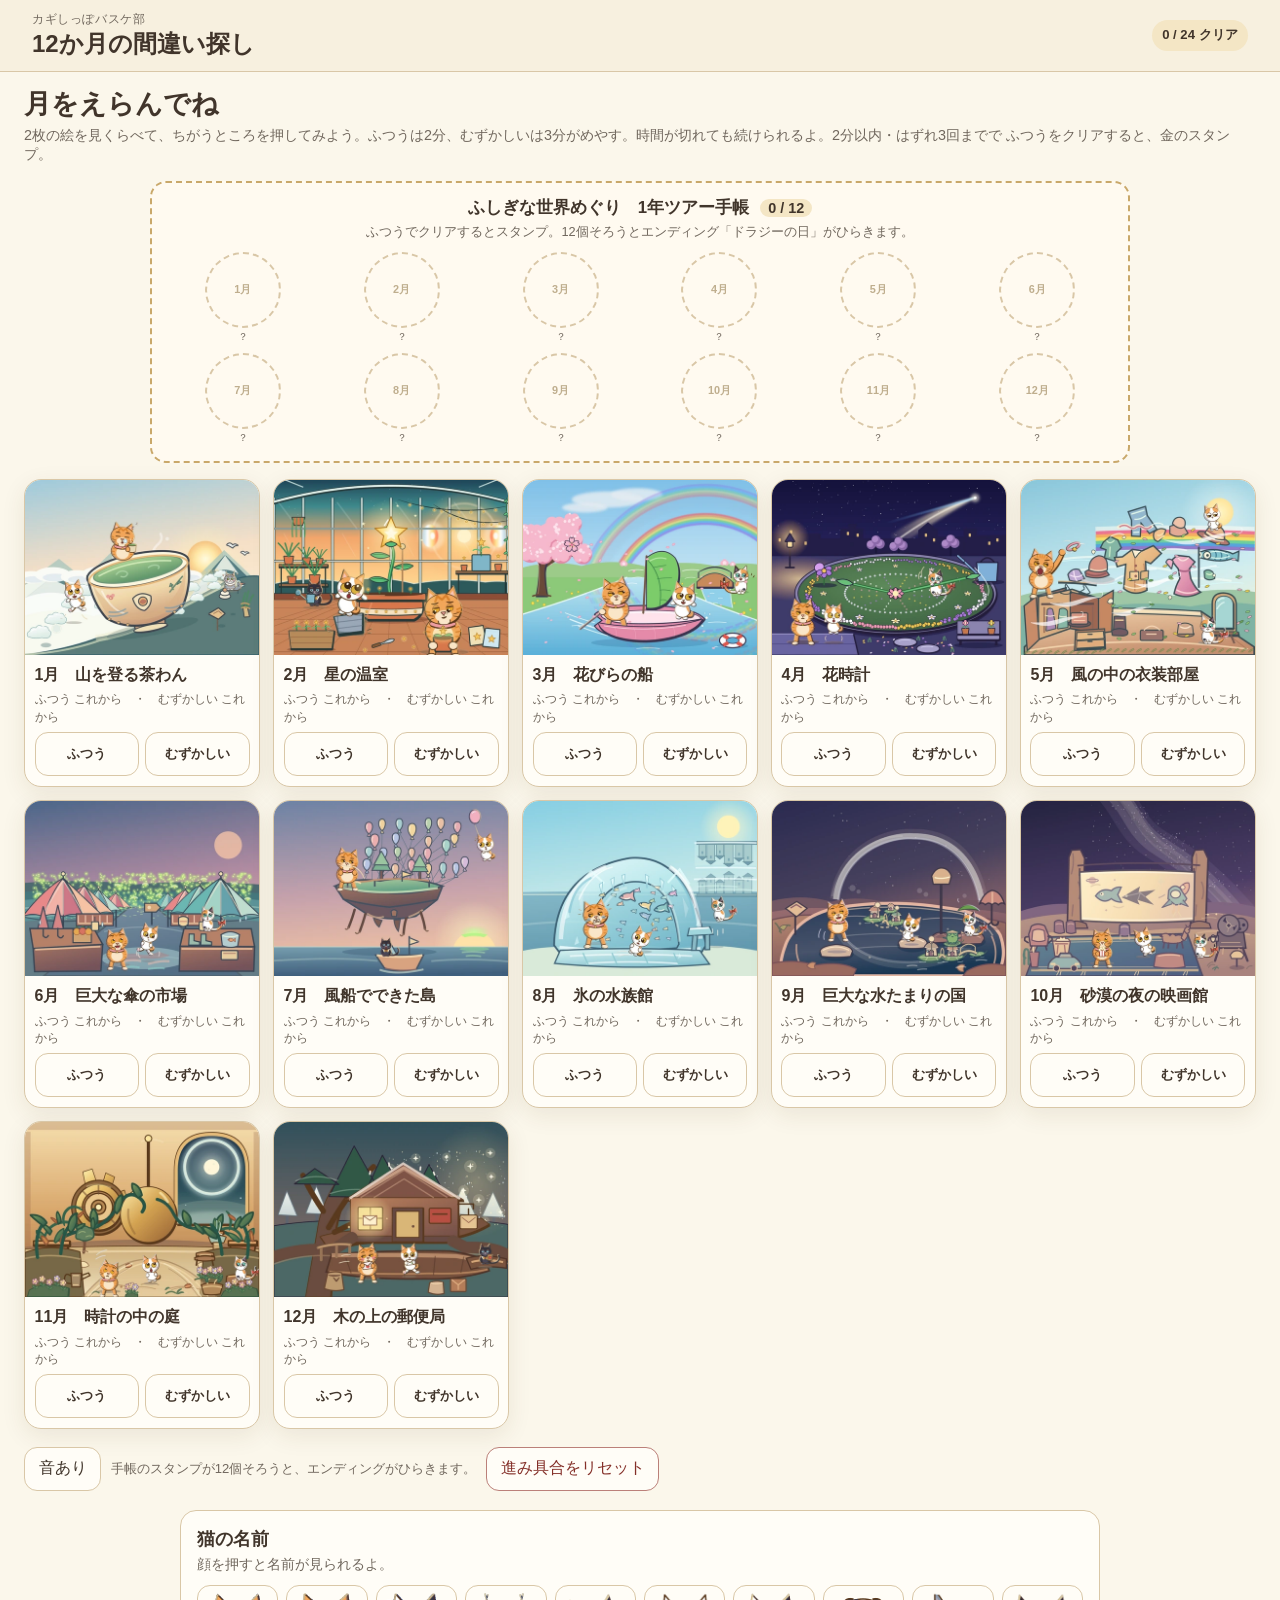
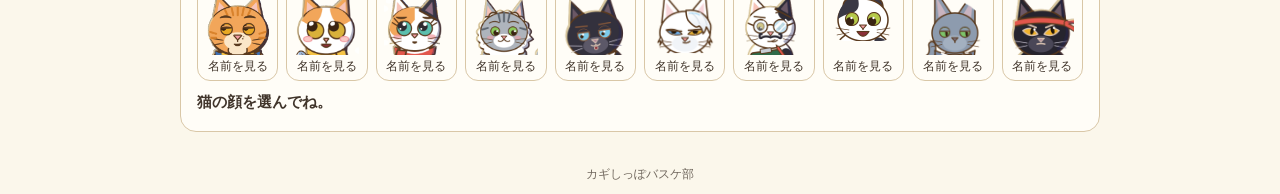
==== commit 96a8ccd3: "間違い探し：むずかしいを3分に Co-Authored-By: Claude Opus 5.5 <noreply@anthropic.com>" ====
--- a/machigai/index.html
+++ b/machigai/index.html
@@ -5,7 +5,7 @@
   <meta name="viewport" content="width=device-width, initial-scale=1, viewport-fit=cover">
   <meta name="theme-color" content="#f7f0df">
   <title>カギしっぽバスケ部｜間違い探し</title>
-  <link rel="stylesheet" href="style.css?v=202610311853">
+  <link rel="stylesheet" href="style.css?v=202610311955">
 </head>
 <body>
   <div id="app" class="app-shell">
@@ -20,10 +20,10 @@
     <footer class="site-footer">カギしっぽバスケ部</footer>
   </div>
   <div id="toast" class="toast" role="status" aria-live="polite"></div>
-  <script src="data.js?v=202610311853"></script>
-  <script src="gohoubi.js?v=202610311853"></script>
-  <script src="corn.js?v=202610311853"></script>
-  <script src="app.js?v=202610311853"></script>
-  <script src="koukai.js?v=202610311853"></script>
+  <script src="data.js?v=202610311955"></script>
+  <script src="gohoubi.js?v=202610311955"></script>
+  <script src="corn.js?v=202610311955"></script>
+  <script src="app.js?v=202610311955"></script>
+  <script src="koukai.js?v=202610311955"></script>
 </body>
 </html>
--- a/machigai/style.css
+++ b/machigai/style.css
@@ -306,8 +306,8 @@
   body.playing .site-header, body.playing .site-footer { display: none; }
   body.playing main.play-view { display: flex; flex-direction: column; height: var(--vh, 100dvh); padding: 0 env(safe-area-inset-right) env(safe-area-inset-bottom) env(safe-area-inset-left); overflow: hidden; }
   body.playing .play-note, body.playing .character-guide, body.playing .zoom-reset, body.playing .play-heading .sub { display: none; }
-  body.playing .play-top { display: flex; flex: none; align-items: center; gap: 4px; height: 46px; margin: 0; padding: 1px 4px; }
-  .play-quit { flex: none; width: 60px; min-height: 44px; padding: 0; font-size: .8rem; border-radius: 10px; }
+  body.playing .play-top { display: flex; flex: none; align-items: center; gap: 4px; height: 54px; margin: 0; padding: 1px 4px; }
+  .play-quit { flex: none; width: 46px; min-height: 44px; padding: 0; font-size: .8rem; border-radius: 10px; }
   body.playing .play-heading { flex: 1 1 0; min-width: 0; }
   body.playing .play-heading h2 { margin: 0; overflow: hidden; font-size: .82rem; line-height: 1.2; text-overflow: ellipsis; white-space: nowrap; }
   body.playing .play-top .count { flex: none; min-width: 0; padding: 3px 7px; font-size: .74rem; }
@@ -316,7 +316,7 @@
   body.playing .play-toolbar button { min-height: 44px; padding: 0 1px; border-radius: 10px; font-size: .76rem; }
   .level-swap { font-size: .68rem !important; line-height: 1.15; }
   .level-swap small { display: block; color: var(--muted); font-size: .58rem; }
-  body.playing .play-dock .hint-line { position: fixed; z-index: 9; top: 1px; left: 68px; display: flex; align-items: center; width: 160px; height: 44px; min-height: 0; margin: 0; padding: 0 2px; overflow: hidden; border: 0; border-radius: 0; color: var(--ink); background: var(--paper); font-size: .68rem; font-weight: 700; line-height: 1.25; opacity: 0; transition: opacity .2s; pointer-events: none; }
+  body.playing .play-dock .hint-line { position: fixed; z-index: 9; top: 1px; left: 54px; display: flex; align-items: center; width: 150px; height: 52px; min-height: 0; margin: 0; padding: 0 2px; overflow: hidden; border: 0; border-radius: 0; color: var(--ink); background: var(--paper); font-size: .68rem; font-weight: 700; line-height: 1.25; opacity: 0; transition: opacity .2s; pointer-events: none; }
   body.playing .play-dock .hint-line.show { opacity: 1; }
   body.playing .picture-grid { flex: none; width: min(100%, calc((100dvh - 94px) * 2 / 3)); margin: 0 auto; gap: 2px; }
   body.playing .picture-panel { position: relative; min-width: 0; }
@@ -350,7 +350,12 @@
 @media (max-width: 699px) and (orientation: portrait) {
   body.playing .picture-grid { overflow: visible; }
   body.playing .picture-stage { overflow: visible; clip-path: inset(0 -50vw); }
-  body.playing .mini { right: calc(4px - var(--side, 0px)); }
 }
 /* 札がふえても、SE の1画面に次のボタンが入るように */
 @media (max-width: 699px) { .clear-screen > p:not([class]) { display: none; } .clear-screen h2 { margin: .2rem 0; } .clear-screen .gold-line, .clear-screen .perfect-line { margin-block: .1rem; font-size: 1rem; } }
+/* 10/31 スマホの地図は絵に一切かけず、上の列に（押して飛べるまま） */
+@media (max-width: 699px), (max-height: 500px) {
+  .play-top .mini { position: relative; right: auto; bottom: auto; display: block; flex: none; width: 69px; height: 52px; visibility: hidden; box-shadow: 0 0 0 1px var(--line); }
+  .play-top.zoomed .mini { visibility: visible; }
+  body.playing .play-timer { min-width: 3.1rem; padding-inline: 5px; }
+}
